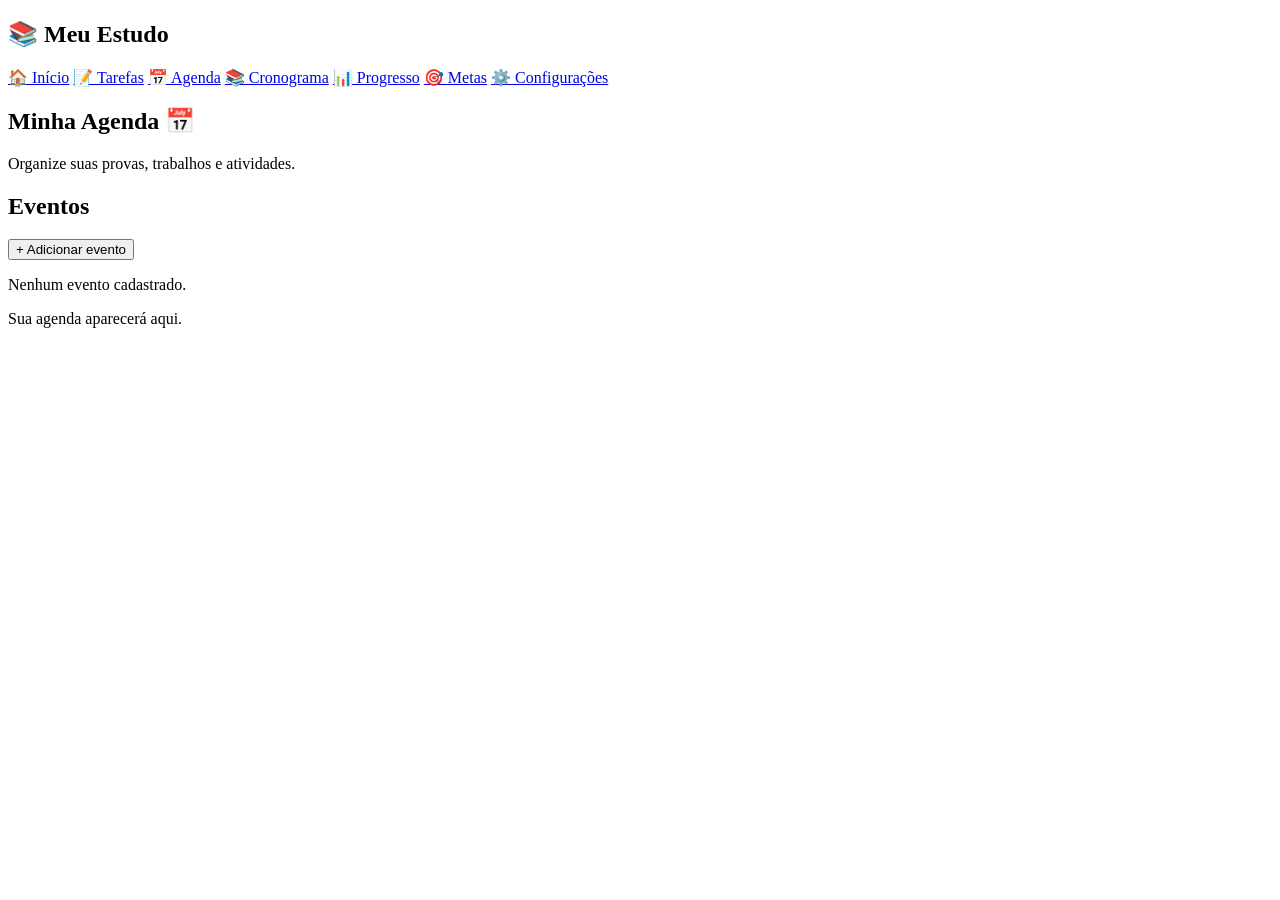
==== paginas/agenda.html @ 5ca13944 "Primeiro commit" ====
<!DOCTYPE html>
<html lang="pt-BR">

<head>

    <meta charset="UTF-8">

    <meta name="viewport" content="width=device-width, initial-scale=1.0">

    <title>Agenda - Meu Estudo</title>

    <link rel="stylesheet" href="style.css">

</head>

<body>

    <aside class="sidebar">

        <h1>📚 Meu Estudo</h1>

        <nav>

            <a href="index.html">🏠 Início</a>

            <a href="tarefas.html">📝 Tarefas</a>

            <a href="agenda.html" class="active">📅 Agenda</a>

            <a href="cronograma.html">📚 Cronograma</a>

            <a href="progresso.html">📊 Progresso</a>

            <a href="metas.html">🎯 Metas</a>

            <a href="configuracoes.html">⚙️ Configurações</a>

        </nav>

    </aside>


    <main class="main-content">

        <header class="topbar">

            <div>

                <h2>Minha Agenda 📅</h2>

                <p>
                    Organize suas provas, trabalhos e atividades.
                </p>

            </div>

        </header>


        <section class="panel">

            <div class="panel-header">

                <h2>Eventos</h2>

                <button>
                    + Adicionar evento
                </button>

            </div>


            <div class="empty">

                <p>
                    Nenhum evento cadastrado.
                </p>

                <span>
                    Sua agenda aparecerá aqui.
                </span>

            </div>

        </section>

    </main>

</body>

</html>
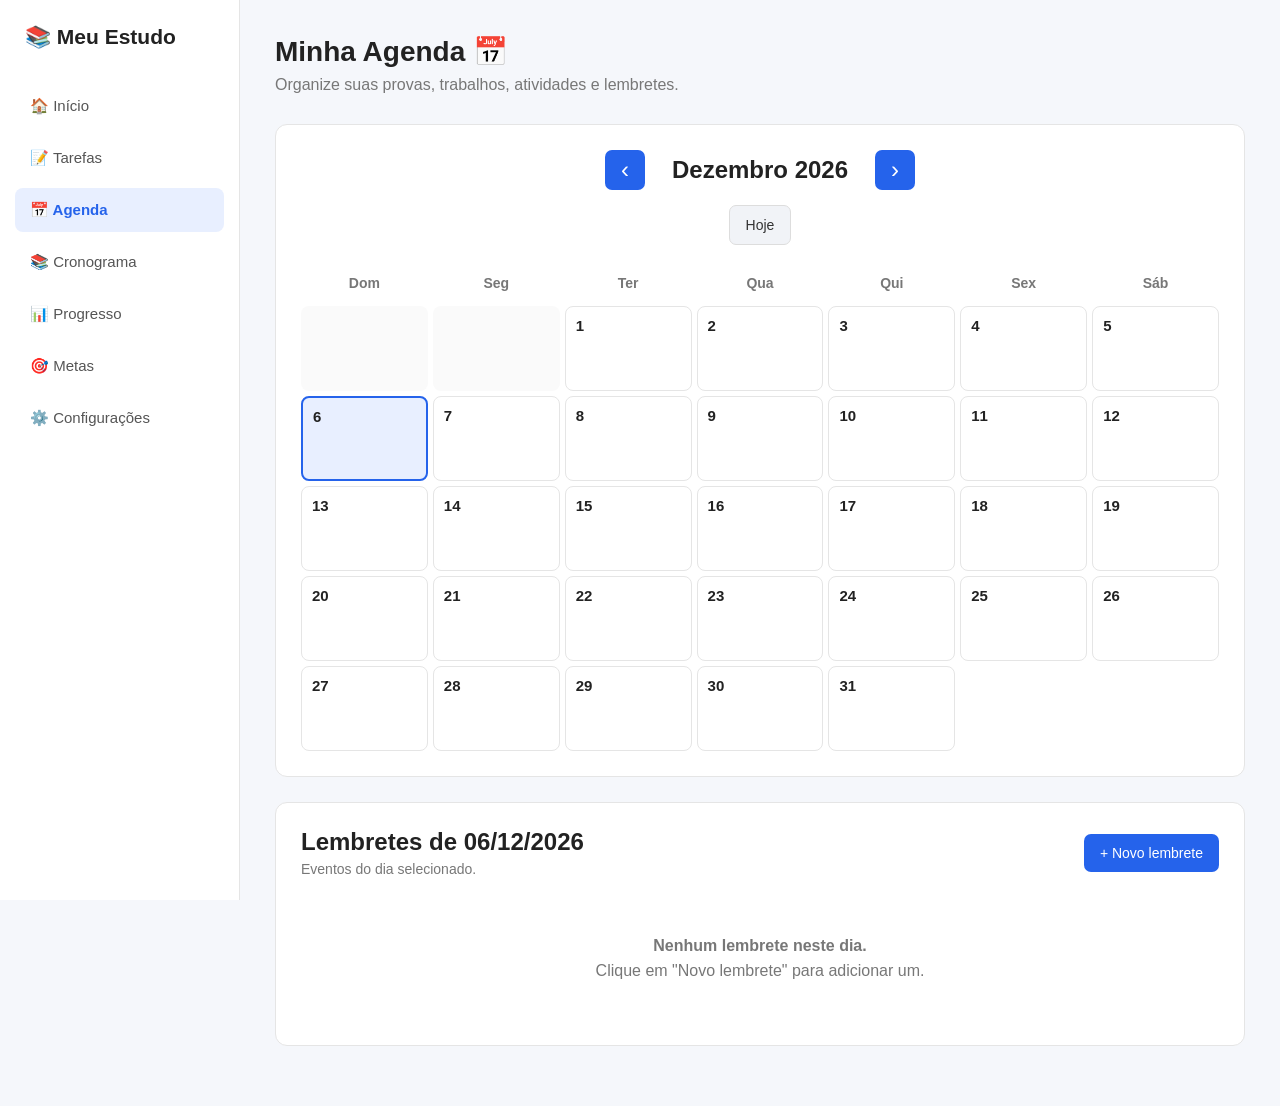
==== commit 0df749f9: "atualização da logica" ====
--- a/paginas/agenda.html
+++ b/paginas/agenda.html
@@ -9,82 +9,373 @@
 
     <title>Agenda - Meu Estudo</title>
 
-    <link rel="stylesheet" href="style.css">
+    <link rel="stylesheet" href="../css/style.css">
 
 </head>
 
+
 <body>
 
+
+    <!-- =====================================================
+         MENU
+    ====================================================== -->
+
     <aside class="sidebar">
 
         <h1>📚 Meu Estudo</h1>
 
         <nav>
 
-            <a href="index.html">🏠 Início</a>
-
-            <a href="tarefas.html">📝 Tarefas</a>
-
-            <a href="agenda.html" class="active">📅 Agenda</a>
-
-            <a href="cronograma.html">📚 Cronograma</a>
-
-            <a href="progresso.html">📊 Progresso</a>
-
-            <a href="metas.html">🎯 Metas</a>
-
-            <a href="configuracoes.html">⚙️ Configurações</a>
+            <a href="../index.html">
+                🏠 Início
+            </a>
+
+            <a href="tarefas.html">
+                📝 Tarefas
+            </a>
+
+            <a href="agenda.html" class="active">
+                📅 Agenda
+            </a>
+
+            <a href="cronograma.html">
+                📚 Cronograma
+            </a>
+
+            <a href="progresso.html">
+                📊 Progresso
+            </a>
+
+            <a href="metas.html">
+                🎯 Metas
+            </a>
+
+            <a href="configuracoes.html">
+                ⚙️ Configurações
+            </a>
 
         </nav>
 
     </aside>
 
 
+
+    <!-- =====================================================
+         CONTEÚDO PRINCIPAL
+    ====================================================== -->
+
     <main class="main-content">
 
+
+        <!-- CABEÇALHO -->
+
         <header class="topbar">
 
-            <div>
-
-                <h2>Minha Agenda 📅</h2>
-
-                <p>
-                    Organize suas provas, trabalhos e atividades.
-                </p>
+            <h2>
+                Minha Agenda 📅
+            </h2>
+
+            <p>
+                Organize suas provas, trabalhos,
+                atividades e lembretes.
+            </p>
+
+        </header>
+
+
+
+        <!-- =================================================
+             CALENDÁRIO
+        ================================================== -->
+
+        <section class="panel">
+
+
+            <div class="calendar-header">
+
+
+                <button id="mesAnterior">
+                    ‹
+                </button>
+
+
+                <h2 id="mesAtual">
+                    Agosto 2026
+                </h2>
+
+
+                <button id="proximoMes">
+                    ›
+                </button>
+
 
             </div>
 
-        </header>
-
+
+
+            <button
+                id="btnHoje"
+                class="today-button"
+            >
+                Hoje
+            </button>
+
+
+
+            <!-- DIAS DA SEMANA -->
+
+            <div class="calendar-week">
+
+                <div>Dom</div>
+
+                <div>Seg</div>
+
+                <div>Ter</div>
+
+                <div>Qua</div>
+
+                <div>Qui</div>
+
+                <div>Sex</div>
+
+                <div>Sáb</div>
+
+            </div>
+
+
+
+            <!-- DIAS DO CALENDÁRIO -->
+
+            <div
+                id="calendar"
+                class="calendar"
+            ></div>
+
+
+        </section>
+
+
+
+        <!-- =================================================
+             LEMBRETES
+        ================================================== -->
 
         <section class="panel">
 
+
             <div class="panel-header">
 
-                <h2>Eventos</h2>
-
-                <button>
-                    + Adicionar evento
-                </button>
+
+                <div>
+
+                    <h2 id="tituloEventos">
+                        Lembretes
+                    </h2>
+
+                    <p>
+                        Eventos do dia selecionado.
+                    </p>
+
+                </div>
+
+
+
+                <button id="btnAdicionarEvento">
+                    + Novo lembrete
+                </button>
+
 
             </div>
 
 
-            <div class="empty">
-
-                <p>
-                    Nenhum evento cadastrado.
-                </p>
-
-                <span>
-                    Sua agenda aparecerá aqui.
-                </span>
+
+            <!-- LISTA DE EVENTOS -->
+
+            <div
+                id="eventList"
+                class="task-list"
+            ></div>
+
+
+        </section>
+
+
+    </main>
+
+
+
+    <!-- =====================================================
+         JANELA DE NOVO LEMBRETE
+    ====================================================== -->
+
+    <div
+        id="modalEvento"
+        class="modal"
+    >
+
+
+        <div class="modal-content">
+
+
+            <!-- CABEÇALHO DO MODAL -->
+
+            <div class="modal-header">
+
+
+                <h2>
+                    Novo lembrete
+                </h2>
+
+
+                <button
+                    id="fecharEvento"
+                    type="button"
+                >
+                    ✕
+                </button>
+
 
             </div>
 
-        </section>
-
-    </main>
+
+
+            <!-- FORMULÁRIO -->
+
+            <form id="formEvento">
+
+
+                <!-- NOME -->
+
+                <label for="nomeEvento">
+                    Nome do lembrete
+                </label>
+
+
+                <input
+                    type="text"
+                    id="nomeEvento"
+                    placeholder="Ex: Prova de Matemática"
+                    required
+                >
+
+
+
+                <!-- TIPO -->
+
+                <label for="tipoEvento">
+                    Tipo
+                </label>
+
+
+                <select
+                    id="tipoEvento"
+                    required
+                >
+
+                    <option value="">
+                        Escolha um tipo
+                    </option>
+
+
+                    <option value="Prova">
+                        📝 Prova
+                    </option>
+
+
+                    <option value="Trabalho">
+                        📚 Trabalho
+                    </option>
+
+
+                    <option value="Atividade">
+                        📖 Atividade
+                    </option>
+
+
+                    <option value="Estudo">
+                        ⏰ Estudar
+                    </option>
+
+
+                    <option value="Lembrete">
+                        🔔 Lembrete
+                    </option>
+
+                </select>
+
+
+
+                <!-- DATA -->
+
+                <label for="dataEvento">
+                    Data
+                </label>
+
+
+                <input
+                    type="date"
+                    id="dataEvento"
+                    required
+                >
+
+
+
+                <!-- HORÁRIO -->
+
+                <label for="horaEvento">
+                    Horário
+                </label>
+
+
+                <input
+                    type="time"
+                    id="horaEvento"
+                >
+
+
+
+                <!-- DESCRIÇÃO -->
+
+                <label for="descricaoEvento">
+                    Descrição
+                </label>
+
+
+                <textarea
+                    id="descricaoEvento"
+                    rows="4"
+                    placeholder="Escreva alguma informação..."
+                ></textarea>
+
+
+
+                <!-- BOTÃO -->
+
+                <button
+                    type="submit"
+                    class="btn-salvar"
+                >
+                    Salvar lembrete
+                </button>
+
+
+            </form>
+
+
+        </div>
+
+
+    </div>
+
+
+
+    <!-- =====================================================
+         JAVASCRIPT
+    ====================================================== -->
+
+    <script src="../js/agenda.js"></script>
+
 
 </body>
 
--- a/css/style.css
+++ b/css/style.css
@@ -0,0 +1,997 @@
+* {
+    margin: 0;
+    padding: 0;
+    box-sizing: border-box;
+}
+
+
+body {
+    font-family: Arial, Helvetica, sans-serif;
+    background: #f5f7fb;
+    color: #222;
+}
+
+
+/* =========================
+   MENU
+========================= */
+
+.sidebar {
+    position: fixed;
+
+    left: 0;
+    top: 0;
+
+    width: 240px;
+    height: 100vh;
+
+    background: #ffffff;
+
+    border-right: 1px solid #e5e5e5;
+
+    padding: 25px 15px;
+}
+
+
+.sidebar h1 {
+    font-size: 21px;
+
+    margin-bottom: 35px;
+
+    padding-left: 10px;
+}
+
+
+.sidebar nav {
+    display: flex;
+
+    flex-direction: column;
+
+    gap: 8px;
+}
+
+
+.sidebar a {
+    text-decoration: none;
+
+    color: #555;
+
+    padding: 13px 15px;
+
+    border-radius: 8px;
+
+    font-size: 15px;
+
+    transition: 0.2s;
+}
+
+
+.sidebar a:hover {
+    background: #f0f2f7;
+}
+
+
+.sidebar a.active {
+    background: #e8efff;
+
+    color: #2563eb;
+
+    font-weight: bold;
+}
+
+
+
+/* =========================
+   CONTEÚDO
+========================= */
+
+.main-content {
+    margin-left: 240px;
+
+    padding: 35px;
+
+    max-width: 1400px;
+}
+
+
+/* =========================
+   TOPO
+========================= */
+
+.topbar {
+    margin-bottom: 30px;
+}
+
+
+.topbar h2 {
+    font-size: 28px;
+
+    margin-bottom: 8px;
+}
+
+
+.topbar p {
+    color: #777;
+}
+
+
+
+/* =========================
+   CARDS
+========================= */
+
+.cards {
+    display: grid;
+
+    grid-template-columns:
+        repeat(3, 1fr);
+
+    gap: 20px;
+
+    margin-bottom: 30px;
+}
+
+
+.card {
+    background: white;
+
+    border: 1px solid #e5e5e5;
+
+    border-radius: 12px;
+
+    padding: 22px;
+
+    display: flex;
+
+    align-items: center;
+
+    gap: 15px;
+}
+
+
+.card-icon {
+    font-size: 28px;
+}
+
+
+.card h3 {
+    font-size: 25px;
+
+    margin-bottom: 4px;
+}
+
+
+.card p {
+    color: #777;
+}
+
+
+
+/* =========================
+   PAINEL
+========================= */
+
+.panel {
+    background: white;
+
+    border: 1px solid #e5e5e5;
+
+    border-radius: 12px;
+
+    padding: 25px;
+
+    margin-bottom: 25px;
+}
+
+
+.panel-header {
+    display: flex;
+
+    justify-content: space-between;
+
+    align-items: center;
+
+    margin-bottom: 20px;
+}
+
+
+.panel-header h2 {
+    margin-bottom: 5px;
+}
+
+
+.panel-header p {
+    color: #777;
+
+    font-size: 14px;
+}
+
+
+
+/* =========================
+   BOTÕES
+========================= */
+
+button,
+.button {
+    border: none;
+
+    background: #2563eb;
+
+    color: white;
+
+    padding: 11px 16px;
+
+    border-radius: 7px;
+
+    cursor: pointer;
+
+    text-decoration: none;
+
+    font-size: 14px;
+}
+
+
+button:hover,
+.button:hover {
+    opacity: 0.9;
+}
+
+
+
+/* =========================
+   LISTA
+========================= */
+
+.task-list {
+    display: flex;
+
+    flex-direction: column;
+
+    gap: 12px;
+}
+
+
+.task {
+    display: flex;
+
+    justify-content: space-between;
+
+    align-items: center;
+
+    border: 1px solid #e5e5e5;
+
+    border-radius: 9px;
+
+    padding: 16px;
+
+    background: #fff;
+}
+
+
+.task-info h3 {
+    margin-bottom: 6px;
+}
+
+
+.task-info p {
+    color: #777;
+
+    font-size: 14px;
+}
+
+
+.task-actions {
+    display: flex;
+
+    gap: 8px;
+}
+
+
+.btn-concluir {
+    background: #16a34a;
+}
+
+
+.btn-excluir {
+    background: #dc2626;
+}
+
+
+.task.completed {
+    opacity: 0.6;
+}
+
+
+.task.completed h3 {
+    text-decoration: line-through;
+}
+
+
+
+/* =========================
+   VAZIO
+========================= */
+
+.empty {
+    text-align: center;
+
+    padding: 40px 20px;
+
+    color: #777;
+}
+
+
+.empty p {
+    margin-bottom: 7px;
+
+    font-weight: bold;
+}
+
+
+
+/* =========================
+   MODAL
+========================= */
+
+.modal {
+    display: none;
+
+    position: fixed;
+
+    inset: 0;
+
+    background: rgba(0, 0, 0, 0.45);
+
+    align-items: center;
+
+    justify-content: center;
+
+    padding: 20px;
+}
+
+
+.modal.active {
+    display: flex;
+}
+
+
+.modal-content {
+    background: white;
+
+    width: 100%;
+
+    max-width: 450px;
+
+    border-radius: 12px;
+
+    padding: 25px;
+}
+
+
+.modal-header {
+    display: flex;
+
+    justify-content: space-between;
+
+    align-items: center;
+
+    margin-bottom: 20px;
+}
+
+
+.modal-header button {
+    background: #eee;
+
+    color: #333;
+
+    padding: 7px 10px;
+}
+
+
+form {
+    display: flex;
+
+    flex-direction: column;
+
+    gap: 10px;
+}
+
+
+form label {
+    font-size: 14px;
+
+    font-weight: bold;
+
+    margin-top: 5px;
+}
+
+
+form input,
+form select,
+form textarea {
+    padding: 12px;
+
+    border: 1px solid #ddd;
+
+    border-radius: 7px;
+
+    font-size: 14px;
+
+    font-family: inherit;
+}
+
+
+.btn-salvar {
+    margin-top: 10px;
+
+    background: #2563eb;
+}
+
+
+
+/* =========================
+   RESPONSIVO
+========================= */
+
+@media (max-width: 800px) {
+
+    .sidebar {
+        position: static;
+
+        width: 100%;
+
+        height: auto;
+
+        border-right: none;
+
+        border-bottom: 1px solid #ddd;
+    }
+
+
+    .sidebar nav {
+        flex-direction: row;
+
+        flex-wrap: wrap;
+    }
+
+
+    .main-content {
+        margin-left: 0;
+
+        padding: 20px;
+    }
+
+
+    .cards {
+        grid-template-columns: 1fr;
+    }
+
+}
+
+/* =========================
+   CALENDÁRIO DA AGENDA
+========================= */
+
+.calendar-header {
+    display: flex;
+    align-items: center;
+    justify-content: center;
+    gap: 25px;
+    margin-bottom: 15px;
+}
+
+.calendar-header h2 {
+    min-width: 180px;
+    text-align: center;
+    margin: 0;
+}
+
+.calendar-header button {
+    width: 40px;
+    height: 40px;
+    padding: 0;
+    font-size: 24px;
+}
+
+
+/* =========================
+   BOTÃO HOJE
+========================= */
+
+.today-button {
+    display: block;
+    margin: 0 auto 20px auto;
+
+    background: #f1f3f7;
+    color: #333;
+
+    border: 1px solid #ddd;
+}
+
+.today-button:hover {
+    background: #e5e7eb;
+}
+
+
+/* =========================
+   DIAS DA SEMANA
+========================= */
+
+.calendar-week {
+    display: grid;
+
+    grid-template-columns:
+        repeat(7, 1fr);
+
+    gap: 5px;
+
+    margin-bottom: 5px;
+}
+
+.calendar-week div {
+    text-align: center;
+
+    font-weight: bold;
+
+    color: #777;
+
+    padding: 10px 5px;
+
+    font-size: 14px;
+}
+
+
+/* =========================
+   CALENDÁRIO
+========================= */
+
+.calendar {
+    display: grid;
+
+    grid-template-columns:
+        repeat(7, 1fr);
+
+    gap: 5px;
+}
+
+.calendar-day {
+    min-height: 85px;
+
+    border: 1px solid #e5e5e5;
+
+    border-radius: 8px;
+
+    padding: 10px;
+
+    background: white;
+
+    cursor: pointer;
+
+    position: relative;
+
+    transition: 0.2s;
+}
+
+.calendar-day:hover {
+    background: #f4f6fa;
+}
+
+
+/* Dias vazios */
+
+.calendar-day.empty-day {
+    background: #fafafa;
+
+    cursor: default;
+
+    border: none;
+}
+
+
+/* Número do dia */
+
+.day-number {
+    font-weight: bold;
+
+    font-size: 15px;
+}
+
+
+/* =========================
+   DIA DE HOJE
+========================= */
+
+.calendar-day.today {
+    border: 2px solid #2563eb;
+}
+
+
+/* =========================
+   DIA SELECIONADO
+========================= */
+
+.calendar-day.selected {
+    background: #e8efff;
+
+    border-color: #2563eb;
+}
+
+
+/* =========================
+   QUANTIDADE DE LEMBRETES
+========================= */
+
+.event-dot {
+    display: flex;
+
+    align-items: center;
+
+    justify-content: center;
+
+    margin-top: 15px;
+
+    background: #2563eb;
+
+    color: white;
+
+    width: 25px;
+
+    height: 25px;
+
+    border-radius: 50%;
+
+    font-size: 12px;
+
+    font-weight: bold;
+}
+
+
+/* =========================
+   BOTÃO NOVO LEMBRETE
+========================= */
+
+#btnAdicionarEvento {
+    background: #2563eb;
+
+    color: white;
+
+    padding: 11px 16px;
+
+    border-radius: 7px;
+
+    border: none;
+
+    cursor: pointer;
+}
+
+
+/* =========================
+   LEMBRETE CONCLUÍDO
+========================= */
+
+.task.concluido {
+    opacity: 0.6;
+}
+
+.task.concluido h3 {
+    text-decoration: line-through;
+}
+
+
+/* =========================
+   BOTÃO CONCLUÍDO
+========================= */
+
+.btn-concluir {
+    background: #16a34a;
+
+    color: white;
+
+    border: none;
+
+    padding: 9px 12px;
+
+    border-radius: 7px;
+
+    cursor: pointer;
+}
+
+
+/* =========================
+   BOTÃO EXCLUIR
+========================= */
+
+.btn-excluir {
+    background: #dc2626;
+
+    color: white;
+
+    border: none;
+
+    padding: 9px 12px;
+
+    border-radius: 7px;
+
+    cursor: pointer;
+}
+
+
+/* =========================
+   MODAL DA AGENDA
+========================= */
+
+.modal {
+    z-index: 1000;
+}
+
+.modal-content {
+    max-height: 90vh;
+
+    overflow-y: auto;
+}
+
+
+/* =========================
+   CELULAR
+========================= */
+
+@media (max-width: 600px) {
+
+    .calendar-header {
+        gap: 10px;
+    }
+
+    .calendar-header h2 {
+        min-width: 140px;
+
+        font-size: 18px;
+    }
+
+    .calendar-day {
+        min-height: 60px;
+
+        padding: 6px;
+
+        font-size: 12px;
+    }
+
+    .calendar-week div {
+        font-size: 11px;
+    }
+
+    .event-dot {
+        width: 20px;
+
+        height: 20px;
+
+        font-size: 10px;
+
+        margin-top: 8px;
+    }
+
+    .task {
+        flex-direction: column;
+
+        align-items: stretch;
+    }
+
+    .task-actions {
+        justify-content: flex-end;
+    }
+
+}
+
+/* =========================
+   CRONOGRAMA
+========================= */
+
+.schedule-container {
+    width: 100%;
+    overflow-x: auto;
+}
+
+
+/* =========================
+   TABELA
+========================= */
+
+.schedule {
+    width: 100%;
+    min-width: 900px;
+
+    border-collapse: separate;
+    border-spacing: 5px;
+}
+
+
+.schedule th {
+    background: #f1f3f7;
+
+    color: #555;
+
+    padding: 12px;
+
+    text-align: center;
+
+    font-size: 14px;
+
+    border-radius: 7px;
+}
+
+
+.schedule td {
+    min-width: 110px;
+
+    height: 90px;
+
+    padding: 8px;
+
+    border: 1px solid #e5e5e5;
+
+    border-radius: 8px;
+
+    background: #fff;
+
+    vertical-align: top;
+}
+
+
+/* =========================
+   COLUNA DE HORÁRIO
+========================= */
+
+.schedule-time {
+    width: 80px;
+
+    min-width: 80px !important;
+
+    height: auto !important;
+
+    background: #f8f9fc !important;
+
+    text-align: center;
+
+    vertical-align: middle !important;
+
+    font-weight: bold;
+
+    color: #555;
+}
+
+
+/* =========================
+   CARD DE ESTUDO
+========================= */
+
+.study-card {
+    position: relative;
+
+    height: 100%;
+
+    min-height: 70px;
+
+    padding: 10px;
+
+    border-radius: 7px;
+
+    background: #e8efff;
+
+    color: #2563eb;
+
+    display: flex;
+
+    flex-direction: column;
+
+    gap: 5px;
+}
+
+
+.study-card strong {
+    font-size: 14px;
+}
+
+
+.study-card small {
+    color: #555;
+
+    font-size: 12px;
+
+    line-height: 1.3;
+}
+
+
+/* =========================
+   BOTÃO EXCLUIR
+========================= */
+
+.btn-excluir-horario {
+    position: absolute;
+
+    right: 5px;
+
+    bottom: 5px;
+
+    padding: 4px 7px;
+
+    background: #dc2626;
+
+    color: white;
+
+    border: none;
+
+    border-radius: 5px;
+
+    font-size: 11px;
+
+    cursor: pointer;
+}
+
+
+.btn-excluir-horario:hover {
+    opacity: 0.8;
+}
+
+
+/* =========================
+   CÉLULA VAZIA
+========================= */
+
+.empty-cell {
+    display: flex;
+
+    align-items: center;
+
+    justify-content: center;
+
+    height: 100%;
+
+    min-height: 70px;
+
+    color: #bbb;
+
+    font-size: 18px;
+}
+
+
+/* =========================
+   HOVER NAS CÉLULAS
+========================= */
+
+.schedule td:not(.schedule-time):hover {
+    background: #f8faff;
+}
+
+
+/* =========================
+   MODAL DO CRONOGRAMA
+========================= */
+
+#modalHorario {
+    z-index: 1000;
+}
+
+
+#modalHorario .modal-content {
+    max-height: 90vh;
+
+    overflow-y: auto;
+}
+
+
+/* =========================
+   RESPONSIVO
+========================= */
+
+@media (max-width: 800px) {
+
+    .schedule-container {
+        overflow-x: auto;
+    }
+
+    .schedule {
+        min-width: 900px;
+    }
+
+}
+
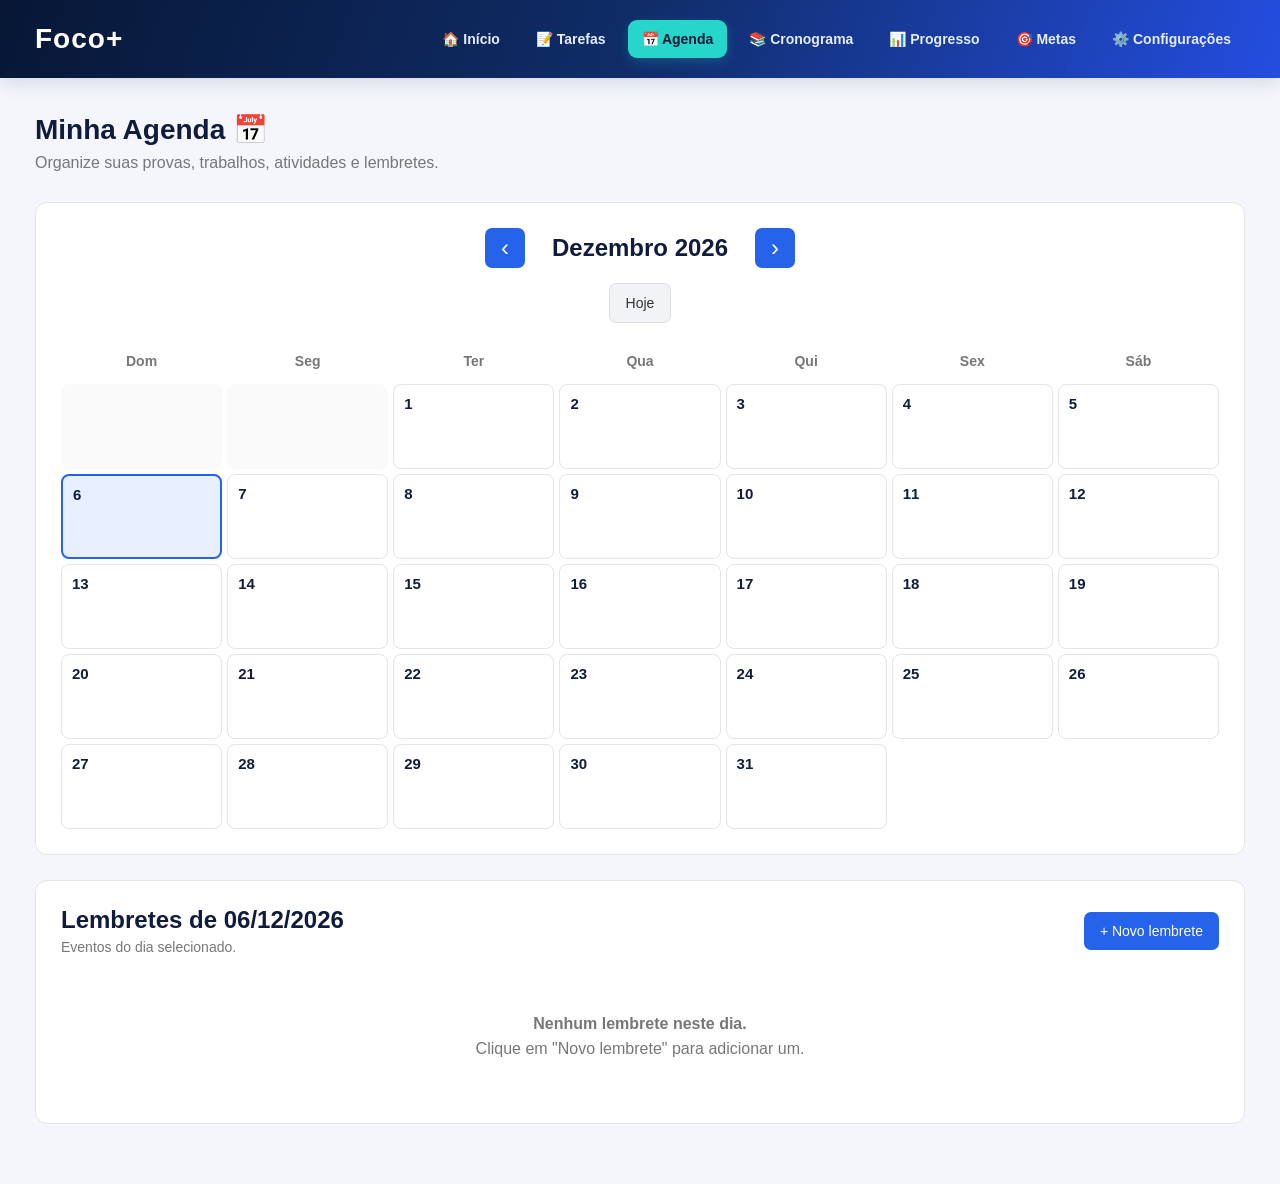
==== commit a676ed34: "Atualização Geral" ====
--- a/paginas/agenda.html
+++ b/paginas/agenda.html
@@ -1,75 +1,28 @@
+
 <!DOCTYPE html>
 <html lang="pt-BR">
 
 <head>
 
     <meta charset="UTF-8">
-
     <meta name="viewport" content="width=device-width, initial-scale=1.0">
 
-    <title>Agenda - Meu Estudo</title>
+    <title>Agenda - Foco+</title>
 
     <link rel="stylesheet" href="../css/style.css">
 
 </head>
 
-
 <body>
 
-
-    <!-- =====================================================
-         MENU
-    ====================================================== -->
-
-    <aside class="sidebar">
-
-        <h1>📚 Meu Estudo</h1>
-
-        <nav>
-
-            <a href="../index.html">
-                🏠 Início
-            </a>
-
-            <a href="tarefas.html">
-                📝 Tarefas
-            </a>
-
-            <a href="agenda.html" class="active">
-                📅 Agenda
-            </a>
-
-            <a href="cronograma.html">
-                📚 Cronograma
-            </a>
-
-            <a href="progresso.html">
-                📊 Progresso
-            </a>
-
-            <a href="metas.html">
-                🎯 Metas
-            </a>
-
-            <a href="configuracoes.html">
-                ⚙️ Configurações
-            </a>
-
-        </nav>
-
-    </aside>
-
-
-
-    <!-- =====================================================
-         CONTEÚDO PRINCIPAL
-    ====================================================== -->
-
+    <!-- MENU COMPARTILHADO -->
+    <div id="menu-container"></div>
+
+
+    <!-- CONTEÚDO PRINCIPAL -->
     <main class="main-content">
 
-
         <!-- CABEÇALHO -->
-
         <header class="topbar">
 
             <h2>
@@ -84,34 +37,24 @@
         </header>
 
 
-
-        <!-- =================================================
-             CALENDÁRIO
-        ================================================== -->
-
+        <!-- CALENDÁRIO -->
         <section class="panel">
 
-
             <div class="calendar-header">
-
 
                 <button id="mesAnterior">
                     ‹
                 </button>
-
 
                 <h2 id="mesAtual">
                     Agosto 2026
                 </h2>
 
-
                 <button id="proximoMes">
                     ›
                 </button>
 
-
-            </div>
-
+            </div>
 
 
             <button
@@ -122,50 +65,33 @@
             </button>
 
 
-
             <!-- DIAS DA SEMANA -->
-
             <div class="calendar-week">
 
                 <div>Dom</div>
-
                 <div>Seg</div>
-
                 <div>Ter</div>
-
                 <div>Qua</div>
-
                 <div>Qui</div>
-
                 <div>Sex</div>
-
                 <div>Sáb</div>
 
             </div>
 
 
-
             <!-- DIAS DO CALENDÁRIO -->
-
             <div
                 id="calendar"
                 class="calendar"
             ></div>
 
-
         </section>
 
 
-
-        <!-- =================================================
-             LEMBRETES
-        ================================================== -->
-
+        <!-- LEMBRETES -->
         <section class="panel">
 
-
             <div class="panel-header">
-
 
                 <div>
 
@@ -179,55 +105,39 @@
 
                 </div>
 
-
-
                 <button id="btnAdicionarEvento">
                     + Novo lembrete
                 </button>
 
-
-            </div>
-
+            </div>
 
 
             <!-- LISTA DE EVENTOS -->
-
             <div
                 id="eventList"
                 class="task-list"
             ></div>
 
-
         </section>
 
-
     </main>
 
 
-
-    <!-- =====================================================
-         JANELA DE NOVO LEMBRETE
-    ====================================================== -->
-
+    <!-- MODAL DE NOVO LEMBRETE -->
     <div
         id="modalEvento"
         class="modal"
     >
 
-
         <div class="modal-content">
 
-
             <!-- CABEÇALHO DO MODAL -->
-
             <div class="modal-header">
-
 
                 <h2>
                     Novo lembrete
                 </h2>
 
-
                 <button
                     id="fecharEvento"
                     type="button"
@@ -235,22 +145,15 @@
                     ✕
                 </button>
 
-
-            </div>
-
+            </div>
 
 
             <!-- FORMULÁRIO -->
-
             <form id="formEvento">
-
-
-                <!-- NOME -->
 
                 <label for="nomeEvento">
                     Nome do lembrete
                 </label>
-
 
                 <input
                     type="text"
@@ -260,13 +163,9 @@
                 >
 
 
-
-                <!-- TIPO -->
-
                 <label for="tipoEvento">
                     Tipo
                 </label>
-
 
                 <select
                     id="tipoEvento"
@@ -277,27 +176,22 @@
                         Escolha um tipo
                     </option>
 
-
                     <option value="Prova">
                         📝 Prova
                     </option>
 
-
                     <option value="Trabalho">
                         📚 Trabalho
                     </option>
 
-
                     <option value="Atividade">
                         📖 Atividade
                     </option>
 
-
                     <option value="Estudo">
                         ⏰ Estudar
                     </option>
 
-
                     <option value="Lembrete">
                         🔔 Lembrete
                     </option>
@@ -305,13 +199,9 @@
                 </select>
 
 
-
-                <!-- DATA -->
-
                 <label for="dataEvento">
                     Data
                 </label>
-
 
                 <input
                     type="date"
@@ -320,13 +210,9 @@
                 >
 
 
-
-                <!-- HORÁRIO -->
-
                 <label for="horaEvento">
                     Horário
                 </label>
-
 
                 <input
                     type="time"
@@ -334,13 +220,9 @@
                 >
 
 
-
-                <!-- DESCRIÇÃO -->
-
                 <label for="descricaoEvento">
                     Descrição
                 </label>
-
 
                 <textarea
                     id="descricaoEvento"
@@ -349,9 +231,6 @@
                 ></textarea>
 
 
-
-                <!-- BOTÃO -->
-
                 <button
                     type="submit"
                     class="btn-salvar"
@@ -359,24 +238,17 @@
                     Salvar lembrete
                 </button>
 
-
             </form>
 
-
         </div>
 
-
     </div>
 
 
-
-    <!-- =====================================================
-         JAVASCRIPT
-    ====================================================== -->
-
+    <!-- JAVASCRIPT -->
+    <script src="../js/menu.js" defer></script>
     <script src="../js/agenda.js"></script>
 
-
 </body>
 
-</html>+</html>
--- a/css/style.css
+++ b/css/style.css
@@ -1,16 +1,45 @@
+/* =====================================================
+   1. CONFIGURAÇÕES GERAIS
+===================================================== */
+
 * {
     margin: 0;
     padding: 0;
     box-sizing: border-box;
 }
 
-
 body {
-    font-family: Arial, Helvetica, sans-serif;
-    background: #f5f7fb;
-    color: #222;
-}
-
+    font-family: 'Segoe UI', Arial, sans-serif;
+    min-height: 100vh;
+    background: #f4f6fc;
+    color: #101c3b;
+}
+
+/* =====================================================
+   2. LOGOTIPO FOCO+
+   (mantido no início para facilitar ajustes na marca)
+===================================================== */
+
+/* =========================================
+    LOGOTIPO FOCO+
+========================================= */
+
+.logo {
+    width: 270px;
+    max-width: 100%;
+
+    height: auto;
+
+    display: block;
+
+    margin: 0 auto 30px;
+
+    border-radius: 20px;
+
+    filter: drop-shadow(
+        0 12px 25px rgba(0,0,0,0.15)
+    );
+}
 
 /* =========================
    MENU
@@ -32,7 +61,6 @@
     padding: 25px 15px;
 }
 
-
 .sidebar h1 {
     font-size: 21px;
 
@@ -41,7 +69,6 @@
     padding-left: 10px;
 }
 
-
 .sidebar nav {
     display: flex;
 
@@ -49,7 +76,6 @@
 
     gap: 8px;
 }
-
 
 .sidebar a {
     text-decoration: none;
@@ -65,12 +91,10 @@
     transition: 0.2s;
 }
 
-
 .sidebar a:hover {
     background: #f0f2f7;
 }
 
-
 .sidebar a.active {
     background: #e8efff;
 
@@ -79,8 +103,6 @@
     font-weight: bold;
 }
 
-
-
 /* =========================
    CONTEÚDO
 ========================= */
@@ -93,7 +115,6 @@
     max-width: 1400px;
 }
 
-
 /* =========================
    TOPO
 ========================= */
@@ -102,20 +123,16 @@
     margin-bottom: 30px;
 }
 
-
 .topbar h2 {
     font-size: 28px;
 
     margin-bottom: 8px;
 }
 
-
 .topbar p {
     color: #777;
 }
 
-
-
 /* =========================
    CARDS
 ========================= */
@@ -131,7 +148,6 @@
     margin-bottom: 30px;
 }
 
-
 .card {
     background: white;
 
@@ -148,25 +164,20 @@
     gap: 15px;
 }
 
-
 .card-icon {
     font-size: 28px;
 }
 
-
 .card h3 {
     font-size: 25px;
 
     margin-bottom: 4px;
 }
 
-
 .card p {
     color: #777;
 }
 
-
-
 /* =========================
    PAINEL
 ========================= */
@@ -183,7 +194,6 @@
     margin-bottom: 25px;
 }
 
-
 .panel-header {
     display: flex;
 
@@ -193,20 +203,16 @@
 
     margin-bottom: 20px;
 }
-
 
 .panel-header h2 {
     margin-bottom: 5px;
 }
 
-
 .panel-header p {
     color: #777;
 
     font-size: 14px;
 }
-
-
 
 /* =========================
    BOTÕES
@@ -231,14 +237,11 @@
     font-size: 14px;
 }
 
-
 button:hover,
 .button:hover {
     opacity: 0.9;
 }
 
-
-
 /* =========================
    LISTA
 ========================= */
@@ -251,7 +254,6 @@
     gap: 12px;
 }
 
-
 .task {
     display: flex;
 
@@ -267,48 +269,39 @@
 
     background: #fff;
 }
-
 
 .task-info h3 {
     margin-bottom: 6px;
 }
 
-
 .task-info p {
     color: #777;
 
     font-size: 14px;
 }
 
-
 .task-actions {
     display: flex;
 
     gap: 8px;
 }
-
 
 .btn-concluir {
     background: #16a34a;
 }
 
-
 .btn-excluir {
     background: #dc2626;
 }
 
-
 .task.completed {
     opacity: 0.6;
 }
 
-
 .task.completed h3 {
     text-decoration: line-through;
 }
 
-
-
 /* =========================
    VAZIO
 ========================= */
@@ -321,15 +314,12 @@
     color: #777;
 }
 
-
 .empty p {
     margin-bottom: 7px;
 
     font-weight: bold;
 }
 
-
-
 /* =========================
    MODAL
 ========================= */
@@ -350,11 +340,9 @@
     padding: 20px;
 }
 
-
 .modal.active {
     display: flex;
 }
-
 
 .modal-content {
     background: white;
@@ -368,7 +356,6 @@
     padding: 25px;
 }
 
-
 .modal-header {
     display: flex;
 
@@ -378,7 +365,6 @@
 
     margin-bottom: 20px;
 }
-
 
 .modal-header button {
     background: #eee;
@@ -388,7 +374,6 @@
     padding: 7px 10px;
 }
 
-
 form {
     display: flex;
 
@@ -396,7 +381,6 @@
 
     gap: 10px;
 }
-
 
 form label {
     font-size: 14px;
@@ -405,7 +389,6 @@
 
     margin-top: 5px;
 }
-
 
 form input,
 form select,
@@ -421,52 +404,10 @@
     font-family: inherit;
 }
 
-
 .btn-salvar {
     margin-top: 10px;
 
     background: #2563eb;
-}
-
-
-
-/* =========================
-   RESPONSIVO
-========================= */
-
-@media (max-width: 800px) {
-
-    .sidebar {
-        position: static;
-
-        width: 100%;
-
-        height: auto;
-
-        border-right: none;
-
-        border-bottom: 1px solid #ddd;
-    }
-
-
-    .sidebar nav {
-        flex-direction: row;
-
-        flex-wrap: wrap;
-    }
-
-
-    .main-content {
-        margin-left: 0;
-
-        padding: 20px;
-    }
-
-
-    .cards {
-        grid-template-columns: 1fr;
-    }
-
 }
 
 /* =========================
@@ -494,7 +435,6 @@
     font-size: 24px;
 }
 
-
 /* =========================
    BOTÃO HOJE
 ========================= */
@@ -513,7 +453,6 @@
     background: #e5e7eb;
 }
 
-
 /* =========================
    DIAS DA SEMANA
 ========================= */
@@ -541,7 +480,6 @@
     font-size: 14px;
 }
 
-
 /* =========================
    CALENDÁRIO
 ========================= */
@@ -577,7 +515,6 @@
     background: #f4f6fa;
 }
 
-
 /* Dias vazios */
 
 .calendar-day.empty-day {
@@ -588,7 +525,6 @@
     border: none;
 }
 
-
 /* Número do dia */
 
 .day-number {
@@ -597,7 +533,6 @@
     font-size: 15px;
 }
 
-
 /* =========================
    DIA DE HOJE
 ========================= */
@@ -606,7 +541,6 @@
     border: 2px solid #2563eb;
 }
 
-
 /* =========================
    DIA SELECIONADO
 ========================= */
@@ -617,7 +551,6 @@
     border-color: #2563eb;
 }
 
-
 /* =========================
    QUANTIDADE DE LEMBRETES
 ========================= */
@@ -645,7 +578,6 @@
 
     font-weight: bold;
 }
-
 
 /* =========================
    BOTÃO NOVO LEMBRETE
@@ -665,7 +597,6 @@
     cursor: pointer;
 }
 
-
 /* =========================
    LEMBRETE CONCLUÍDO
 ========================= */
@@ -678,7 +609,6 @@
     text-decoration: line-through;
 }
 
-
 /* =========================
    BOTÃO CONCLUÍDO
 ========================= */
@@ -697,7 +627,6 @@
     cursor: pointer;
 }
 
-
 /* =========================
    BOTÃO EXCLUIR
 ========================= */
@@ -716,7 +645,6 @@
     cursor: pointer;
 }
 
-
 /* =========================
    MODAL DA AGENDA
 ========================= */
@@ -731,56 +659,9 @@
     overflow-y: auto;
 }
 
-
 /* =========================
    CELULAR
 ========================= */
-
-@media (max-width: 600px) {
-
-    .calendar-header {
-        gap: 10px;
-    }
-
-    .calendar-header h2 {
-        min-width: 140px;
-
-        font-size: 18px;
-    }
-
-    .calendar-day {
-        min-height: 60px;
-
-        padding: 6px;
-
-        font-size: 12px;
-    }
-
-    .calendar-week div {
-        font-size: 11px;
-    }
-
-    .event-dot {
-        width: 20px;
-
-        height: 20px;
-
-        font-size: 10px;
-
-        margin-top: 8px;
-    }
-
-    .task {
-        flex-direction: column;
-
-        align-items: stretch;
-    }
-
-    .task-actions {
-        justify-content: flex-end;
-    }
-
-}
 
 /* =========================
    CRONOGRAMA
@@ -791,7 +672,6 @@
     overflow-x: auto;
 }
 
-
 /* =========================
    TABELA
 ========================= */
@@ -804,7 +684,6 @@
     border-spacing: 5px;
 }
 
-
 .schedule th {
     background: #f1f3f7;
 
@@ -819,7 +698,6 @@
     border-radius: 7px;
 }
 
-
 .schedule td {
     min-width: 110px;
 
@@ -836,7 +714,6 @@
     vertical-align: top;
 }
 
-
 /* =========================
    COLUNA DE HORÁRIO
 ========================= */
@@ -859,7 +736,6 @@
     color: #555;
 }
 
-
 /* =========================
    CARD DE ESTUDO
 ========================= */
@@ -886,12 +762,10 @@
     gap: 5px;
 }
 
-
 .study-card strong {
     font-size: 14px;
 }
 
-
 .study-card small {
     color: #555;
 
@@ -900,7 +774,6 @@
     line-height: 1.3;
 }
 
-
 /* =========================
    BOTÃO EXCLUIR
 ========================= */
@@ -927,12 +800,10 @@
     cursor: pointer;
 }
 
-
 .btn-excluir-horario:hover {
     opacity: 0.8;
 }
 
-
 /* =========================
    CÉLULA VAZIA
 ========================= */
@@ -952,7 +823,6 @@
 
     font-size: 18px;
 }
-
 
 /* =========================
    HOVER NAS CÉLULAS
@@ -962,7 +832,6 @@
     background: #f8faff;
 }
 
-
 /* =========================
    MODAL DO CRONOGRAMA
 ========================= */
@@ -971,17 +840,1033 @@
     z-index: 1000;
 }
 
-
 #modalHorario .modal-content {
     max-height: 90vh;
 
     overflow-y: auto;
 }
 
-
 /* =========================
    RESPONSIVO
 ========================= */
+
+/* =====================================================
+   PROGRESSO
+===================================================== */
+
+/*
+=====================================================
+   BARRA DE PROGRESSO
+=====================================================
+
+   Esta área é o espaço onde a barra
+   de progresso ficará.
+*/
+
+.progress-container {
+
+    width: 100%;
+
+    height: 18px;
+
+    background: #e5e7eb;
+
+    border-radius: 20px;
+
+    overflow: hidden;
+
+    margin-top: 20px;
+
+}
+
+/*
+=====================================================
+   PARTE PREENCHIDA DA BARRA
+=====================================================
+
+   O JavaScript vai alterar a largura
+   desta barra.
+
+   Exemplo:
+
+   20% → ocupa 20% da área
+   50% → ocupa metade
+   100% → ocupa tudo
+*/
+
+.progress-bar {
+
+    width: 0%;
+
+    height: 100%;
+
+    background: #2563eb;
+
+    border-radius: 20px;
+
+    transition: width 0.5s ease;
+
+}
+
+/*
+=====================================================
+   TEXTO DO PROGRESSO
+=====================================================
+
+   Texto que aparece abaixo da barra,
+   por exemplo:
+
+   "Você concluiu 5 de 10 tarefas."
+*/
+
+.progress-text {
+
+    margin-top: 12px;
+
+    color: #777;
+
+    font-size: 14px;
+
+}
+
+/*
+=====================================================
+   RESUMO DOS ESTUDOS
+=====================================================
+
+   Organiza os dados do resumo
+   em uma grade.
+*/
+
+.study-summary {
+
+    display: grid;
+
+    grid-template-columns:
+        repeat(2, 1fr);
+
+    gap: 15px;
+
+    margin-top: 20px;
+
+}
+
+/*
+=====================================================
+   CARD DO RESUMO
+=====================================================
+
+   Cada informação do resumo
+   poderá ficar dentro de um card.
+*/
+
+.summary-card {
+
+    background: #f8f9fc;
+
+    border: 1px solid #e5e5e5;
+
+    border-radius: 10px;
+
+    padding: 18px;
+
+}
+
+/*
+   Título do card.
+*/
+
+.summary-card h3 {
+
+    margin-bottom: 7px;
+
+    font-size: 17px;
+
+}
+
+/*
+   Texto do card.
+*/
+
+.summary-card p {
+
+    color: #777;
+
+    font-size: 14px;
+
+}
+
+/*
+=====================================================
+   PORCENTAGEM
+=====================================================
+
+   Deixa o número da porcentagem
+   mais destacado.
+*/
+
+#porcentagem {
+
+    color: #2563eb;
+
+}
+
+/*
+=====================================================
+   RESPONSIVO
+=====================================================
+
+   Quando a tela for pequena,
+   os cards ficam um embaixo do outro.
+*/
+
+/* =========================================
+     CONFIGURAÇÕES GERAIS
+========================================= */
+
+/* =========================================
+   CONTAINER PRINCIPAL
+========================================= */
+
+.login-container {
+    display: flex;
+    min-height: 100vh;
+    width: 100%;
+}
+
+/* =========================================
+   LADO DA MARCA
+========================================= */
+
+.brand-section {
+    width: 48%;
+
+    display: flex;
+    justify-content: center;
+    align-items: center;
+
+    padding: 40px;
+
+    background: linear-gradient(
+        145deg,
+        #071735,
+        #102d69,
+        #244de0
+    );
+
+    position: relative;
+    overflow: hidden;
+}
+
+.brand-section::before {
+    content: "";
+
+    position: absolute;
+
+    width: 450px;
+    height: 450px;
+
+    border-radius: 50%;
+
+    background: rgba(91, 91, 255, 0.18);
+
+    top: -150px;
+    left: -150px;
+}
+
+.brand-section::after {
+    content: "";
+
+    position: absolute;
+
+    width: 350px;
+    height: 350px;
+
+    border-radius: 50%;
+
+    border: 2px solid rgba(255,255,255,0.12);
+
+    bottom: -130px;
+    right: -100px;
+}
+
+.brand-content {
+    text-align: center;
+    position: relative;
+    z-index: 2;
+
+    max-width: 470px;
+}
+
+/* =========================================
+    TEXTOS DA MARCA
+========================================= */
+
+.brand-content h1 {
+    color: #ffffff;
+
+    font-size: 32px;
+
+    margin-bottom: 15px;
+
+    font-weight: 700;
+}
+
+.brand-content p {
+    color: #dce6ff;
+
+    font-size: 16px;
+
+    line-height: 1.8;
+
+    margin-bottom: 30px;
+}
+
+.brand-decoration {
+    display: flex;
+
+    justify-content: center;
+    align-items: center;
+
+    flex-wrap: wrap;
+
+    gap: 12px;
+
+    color: #ffffff;
+
+    font-size: 12px;
+
+    font-weight: bold;
+
+    letter-spacing: 2px;
+}
+
+.brand-decoration span:nth-child(2),
+.brand-decoration span:nth-child(4) {
+    color: #26d6ca;
+    font-size: 20px;
+}
+
+/* =========================================
+    LADO DO FORMULÁRIO
+========================================= */
+
+.form-section {
+    width: 52%;
+
+    display: flex;
+
+    justify-content: center;
+    align-items: center;
+
+    padding: 40px 25px;
+
+    background: #f7f8fc;
+}
+
+/* =========================================
+    CARTÃO DE LOGIN
+========================================= */
+
+.login-card {
+    width: 100%;
+    max-width: 440px;
+
+    padding: 45px 40px;
+
+    background: #ffffff;
+
+    border-radius: 22px;
+
+    box-shadow:
+        0 15px 50px rgba(16, 36, 85, 0.09);
+
+    border: 1px solid #edf0f8;
+}
+
+/* =========================================
+    TEXTOS DE BOAS-VINDAS
+========================================= */
+
+.welcome-label {
+    display: inline-block;
+
+    color: #5145ef;
+
+    font-size: 11px;
+
+    font-weight: 800;
+
+    letter-spacing: 2px;
+
+    margin-bottom: 12px;
+}
+
+.welcome-text h2 {
+    font-size: 30px;
+
+    color: #101c3b;
+
+    margin-bottom: 10px;
+}
+
+.welcome-text p {
+    font-size: 14px;
+
+    color: #8991a5;
+
+    margin-bottom: 32px;
+}
+
+/* =========================================
+    CAMPOS DO FORMULÁRIO
+========================================= */
+
+.input-group {
+    margin-bottom: 23px;
+}
+
+.input-group label {
+    display: block;
+
+    font-size: 14px;
+
+    font-weight: 600;
+
+    color: #263553;
+
+    margin-bottom: 9px;
+}
+
+.input-group input {
+    width: 100%;
+
+    height: 52px;
+
+    padding: 0 16px;
+
+    border: 1px solid #e0e5f0;
+
+    border-radius: 10px;
+
+    outline: none;
+
+    font-size: 14px;
+
+    color: #101c3b;
+
+    background: #fafbff;
+
+    transition: 0.3s;
+}
+
+.input-group input:focus {
+    border-color: #5145ef;
+
+    background: #ffffff;
+
+    box-shadow: 0 0 0 4px rgba(81,69,239,0.10);
+}
+
+.input-group input::placeholder {
+    color: #aab1c2;
+}
+
+/* =========================================
+    CAMPO DE SENHA
+========================================= */
+
+.password-container {
+    position: relative;
+}
+
+.password-container input {
+    padding-right: 85px;
+}
+
+.toggle-password {
+    position: absolute;
+
+    right: 13px;
+    top: 50%;
+
+    transform: translateY(-50%);
+
+    border: none;
+
+    background: transparent;
+
+    color: #5145ef;
+
+    font-size: 12px;
+
+    font-weight: bold;
+
+    cursor: pointer;
+}
+
+/* =========================================
+    OPÇÕES DO FORMULÁRIO
+========================================= */
+
+.form-options {
+    display: flex;
+
+    justify-content: space-between;
+    align-items: center;
+
+    flex-wrap: wrap;
+
+    gap: 10px;
+
+    margin-bottom: 27px;
+
+    font-size: 12px;
+}
+
+.remember-option {
+    display: flex;
+    align-items: center;
+
+    gap: 7px;
+
+    color: #788198;
+
+    cursor: pointer;
+}
+
+.remember-option input {
+    accent-color: #5145ef;
+}
+
+.form-options a {
+    color: #5145ef;
+
+    text-decoration: none;
+
+    font-weight: 600;
+}
+
+.form-options a:hover {
+    text-decoration: underline;
+}
+
+/* =========================================
+    BOTÃO DE LOGIN
+========================================= */
+
+.login-button {
+    width: 100%;
+
+    height: 54px;
+
+    border: none;
+
+    border-radius: 11px;
+
+    background: linear-gradient(
+        100deg,
+        #263edc,
+        #6544f5
+    );
+
+    color: #ffffff;
+
+    font-size: 15px;
+
+    font-weight: bold;
+
+    cursor: pointer;
+
+    display: flex;
+
+    justify-content: center;
+    align-items: center;
+
+    gap: 12px;
+
+    transition: all 0.3s ease;
+
+    box-shadow:
+        0 8px 20px rgba(75, 65, 230, 0.22);
+}
+
+.login-button:hover {
+    transform: translateY(-3px);
+
+    box-shadow:
+        0 12px 25px rgba(75, 65, 230, 0.32);
+}
+
+.login-button:active {
+    transform: scale(0.98);
+}
+
+.login-button:disabled {
+    opacity: 0.65;
+    cursor: wait;
+}
+
+.button-arrow {
+    font-size: 20px;
+}
+
+/* =========================================
+    MENSAGENS DE LOGIN
+========================================= */
+
+.login-message {
+    font-size: 13px;
+
+    text-align: center;
+
+    margin-top: 15px;
+
+    min-height: 18px;
+
+    color: #e04444;
+}
+
+/* =========================================
+    ÁREA DE CADASTRO
+========================================= */
+
+.register-section {
+    text-align: center;
+
+    margin-top: 30px;
+
+    padding-top: 25px;
+
+    border-top: 1px solid #edf0f5;
+}
+
+.register-section p {
+    color: #8991a5;
+
+    font-size: 13px;
+}
+
+.register-section a {
+    color: #5145ef;
+
+    font-weight: bold;
+
+    text-decoration: none;
+}
+
+.register-section a:hover {
+    text-decoration: underline;
+}
+
+/* =========================================
+    RODAPÉ
+========================================= */
+
+.login-footer {
+    display: flex;
+
+    justify-content: space-between;
+
+    gap: 10px;
+
+    margin-top: 35px;
+
+    color: #a1a8b8;
+
+    font-size: 9px;
+
+    font-weight: bold;
+
+    letter-spacing: 1px;
+}
+
+
+/* =====================================================
+   MENU PRINCIPAL FOCO+
+===================================================== */
+
+.menu-principal {
+    width: 100%;
+    min-height: 78px;
+    padding: 15px 35px;
+
+    display: flex;
+    align-items: center;
+    justify-content: space-between;
+    gap: 25px;
+
+    background: linear-gradient(110deg, #071735, #102d69, #244de0);
+
+    box-shadow: 0 4px 18px rgba(16, 36, 85, 0.15);
+
+    position: sticky;
+    top: 0;
+    z-index: 999;
+}
+
+/* LOGOTIPO */
+
+.menu-logo {
+    color: #ffffff;
+    font-size: 28px;
+    font-weight: 800;
+    letter-spacing: 1px;
+
+    text-decoration: none;
+    white-space: nowrap;
+
+    transition: 0.3s;
+}
+
+.menu-logo:hover {
+    color: #26d6ca;
+    transform: scale(1.05);
+}
+
+/* LINKS DO MENU */
+
+.menu-links {
+    display: flex;
+    align-items: center;
+    justify-content: flex-end;
+
+    flex-wrap: wrap;
+    gap: 8px;
+}
+
+.menu-links a {
+    display: inline-flex;
+    align-items: center;
+    justify-content: center;
+
+    padding: 11px 14px;
+
+    color: #e5edff;
+    text-decoration: none;
+
+    font-size: 14px;
+    font-weight: 600;
+
+    border-radius: 9px;
+
+    transition: all 0.25s ease;
+}
+
+/* EFEITO AO PASSAR O MOUSE */
+
+.menu-links a:hover {
+    color: #ffffff;
+    background: rgba(255, 255, 255, 0.15);
+
+    transform: translateY(-2px);
+}
+
+/* PÁGINA ATUAL */
+
+.menu-links a.active {
+    color: #071735;
+    background: #26d6ca;
+
+    font-weight: 800;
+
+    box-shadow: 0 4px 12px rgba(38, 214, 202, 0.2);
+}
+
+/* FOCO PELO TECLADO */
+
+.menu-links a:focus-visible,
+.menu-logo:focus-visible {
+    outline: 3px solid #26d6ca;
+    outline-offset: 4px;
+}
+
+/* =====================================================
+   AJUSTE DO CONTEÚDO
+===================================================== */
+
+.main-content {
+    width: 100%;
+    max-width: 1400px;
+
+    margin: 0 auto;
+    padding: 35px;
+}
+
+/* =====================================================
+   MENU EM TABLETS
+===================================================== */
+
+@media (max-width: 1000px) {
+
+    .menu-principal {
+        flex-direction: column;
+        justify-content: center;
+
+        padding: 20px;
+        gap: 15px;
+    }
+
+    .menu-links {
+        justify-content: center;
+    }
+
+    .main-content {
+        padding: 25px;
+    }
+
+}
+
+/* =====================================================
+   MENU EM CELULARES
+===================================================== */
+
+@media (max-width: 600px) {
+
+    .menu-principal {
+        padding: 18px 12px;
+        gap: 12px;
+    }
+
+    .menu-logo {
+        font-size: 25px;
+    }
+
+    .menu-links {
+        width: 100%;
+        justify-content: center;
+        gap: 5px;
+    }
+
+    .menu-links a {
+        padding: 9px 10px;
+        font-size: 12px;
+    }
+
+    .main-content {
+        padding: 18px 12px;
+    }
+
+}
+
+
+/* =========================================
+   METAS - FOCO+
+========================================= */
+
+.metas-modal-overlay {
+    display: none;
+    position: fixed;
+    inset: 0;
+    background: rgba(0, 0, 0, 0.65);
+    z-index: 2000;
+    align-items: center;
+    justify-content: center;
+    padding: 20px;
+}
+
+.metas-modal-overlay.mostrar {
+    display: flex;
+}
+
+.metas-modal {
+    background: #ffffff;
+    width: 100%;
+    max-width: 480px;
+    padding: 30px;
+    border-radius: 18px;
+    position: relative;
+    box-shadow: 0 15px 50px rgba(0, 0, 0, 0.2);
+}
+
+.metas-modal h2 {
+    color: #102d69;
+    margin-bottom: 8px;
+}
+
+.metas-modal > p {
+    color: #64748b;
+    margin-bottom: 22px;
+}
+
+.metas-fechar {
+    position: absolute;
+    top: 12px;
+    right: 16px;
+    border: none;
+    background: transparent;
+    font-size: 30px;
+    cursor: pointer;
+    color: #64748b;
+}
+
+.metas-modal form {
+    display: flex;
+    flex-direction: column;
+    gap: 10px;
+}
+
+.metas-modal label {
+    font-weight: 600;
+    color: #334155;
+    margin-top: 8px;
+}
+
+.metas-modal input,
+.metas-modal textarea {
+    width: 100%;
+    padding: 12px;
+    border: 1px solid #cbd5e1;
+    border-radius: 9px;
+    font: inherit;
+}
+
+.metas-modal input:focus,
+.metas-modal textarea:focus {
+    outline: 2px solid #244de0;
+    border-color: #244de0;
+}
+
+.metas-salvar {
+    margin-top: 15px;
+    padding: 13px;
+    background: #244de0;
+    color: white;
+    border: none;
+    border-radius: 9px;
+    font-weight: 700;
+    cursor: pointer;
+}
+
+.metas-salvar:hover {
+    background: #102d69;
+}
+
+/* CARTÕES DAS METAS */
+
+.meta-card {
+    background: #f8faff;
+    border: 1px solid #dce5f5;
+    border-left: 5px solid #244de0;
+    border-radius: 12px;
+    padding: 20px;
+    margin-top: 15px;
+}
+
+.meta-card h3 {
+    color: #102d69;
+    margin-bottom: 10px;
+}
+
+.meta-card p {
+    color: #64748b;
+    margin-bottom: 8px;
+}
+
+.meta-status {
+    font-weight: 700;
+}
+
+.meta-botoes {
+    display: flex;
+    gap: 10px;
+    margin-top: 15px;
+    flex-wrap: wrap;
+}
+
+.meta-botoes button {
+    padding: 9px 14px;
+    border: none;
+    border-radius: 8px;
+    background: #244de0;
+    color: white;
+    cursor: pointer;
+    font-weight: 600;
+}
+
+.meta-botoes .meta-excluir {
+    background: #dc3545;
+}
+
+.meta-botoes button:hover {
+    opacity: 0.85;
+}
+
+
+
+/* =========================================
+    RESPONSIVIDADE
+========================================= */
+
+/* =========================
+   RESPONSIVO
+========================= */
+
+/* =====================================================
+   ÚLTIMA SEÇÃO — RESPONSIVIDADE (TABLET E CELULAR)
+===================================================== */
+
+@media (max-width: 800px) {
+    .sidebar nav {
+        flex-direction: row;
+        flex-wrap: wrap;
+    }
+
+    .main-content {
+        margin-left: 0;
+        padding: 20px;
+    }
+
+    .cards {
+        grid-template-columns: 1fr;
+    }
+}
+
+@media (max-width: 600px) {
+
+    .calendar-header {
+        gap: 10px;
+    }
+
+    .calendar-header h2 {
+        min-width: 140px;
+
+        font-size: 18px;
+    }
+
+    .calendar-day {
+        min-height: 60px;
+
+        padding: 6px;
+
+        font-size: 12px;
+    }
+
+    .calendar-week div {
+        font-size: 11px;
+    }
+
+    .event-dot {
+        width: 20px;
+
+        height: 20px;
+
+        font-size: 10px;
+
+        margin-top: 8px;
+    }
+
+    .task {
+        flex-direction: column;
+
+        align-items: stretch;
+    }
+
+    .task-actions {
+        justify-content: flex-end;
+    }
+
+}
 
 @media (max-width: 800px) {
 
@@ -995,3 +1880,115 @@
 
 }
 
+@media (max-width: 600px) {
+
+    .study-summary {
+
+        grid-template-columns: 1fr;
+
+    }
+
+}
+
+@media (max-width: 850px) {
+
+    .login-container {
+        flex-direction: column;
+    }
+
+    .brand-section {
+        width: 100%;
+
+        min-height: 300px;
+
+        padding: 25px;
+    }
+
+    .form-section {
+        width: 100%;
+
+        padding: 35px 20px;
+    }
+
+    .logo {
+        width: 190px;
+
+        margin-bottom: 15px;
+    }
+
+    .brand-content h1 {
+        font-size: 24px;
+    }
+
+    .brand-content p {
+        font-size: 14px;
+    }
+
+}
+
+@media (max-width: 480px) {
+
+    .brand-section {
+        min-height: 250px;
+    }
+
+    .logo {
+        width: 150px;
+    }
+
+    .brand-content h1 {
+        font-size: 21px;
+    }
+
+    .brand-decoration {
+        font-size: 9px;
+        gap: 7px;
+    }
+
+    .login-card {
+        padding: 32px 22px;
+
+        border-radius: 16px;
+    }
+
+    .welcome-text h2 {
+        font-size: 25px;
+    }
+
+    .login-footer {
+        font-size: 8px;
+    }
+
+}
+
+@media (max-width: 800px) {
+
+    .sidebar {
+        position: static;
+
+        width: 100%;
+
+        height: auto;
+
+        border-right: none;
+
+        border-bottom: 1px solid #ddd;
+    }
+
+    .sidebar nav {
+        flex-direction: row;
+
+        flex-wrap: wrap;
+    }
+
+    .main-content {
+        margin-left: 0;
+
+        padding: 20px;
+    }
+
+    .cards {
+        grid-template-columns: 1fr;
+    }
+
+}
